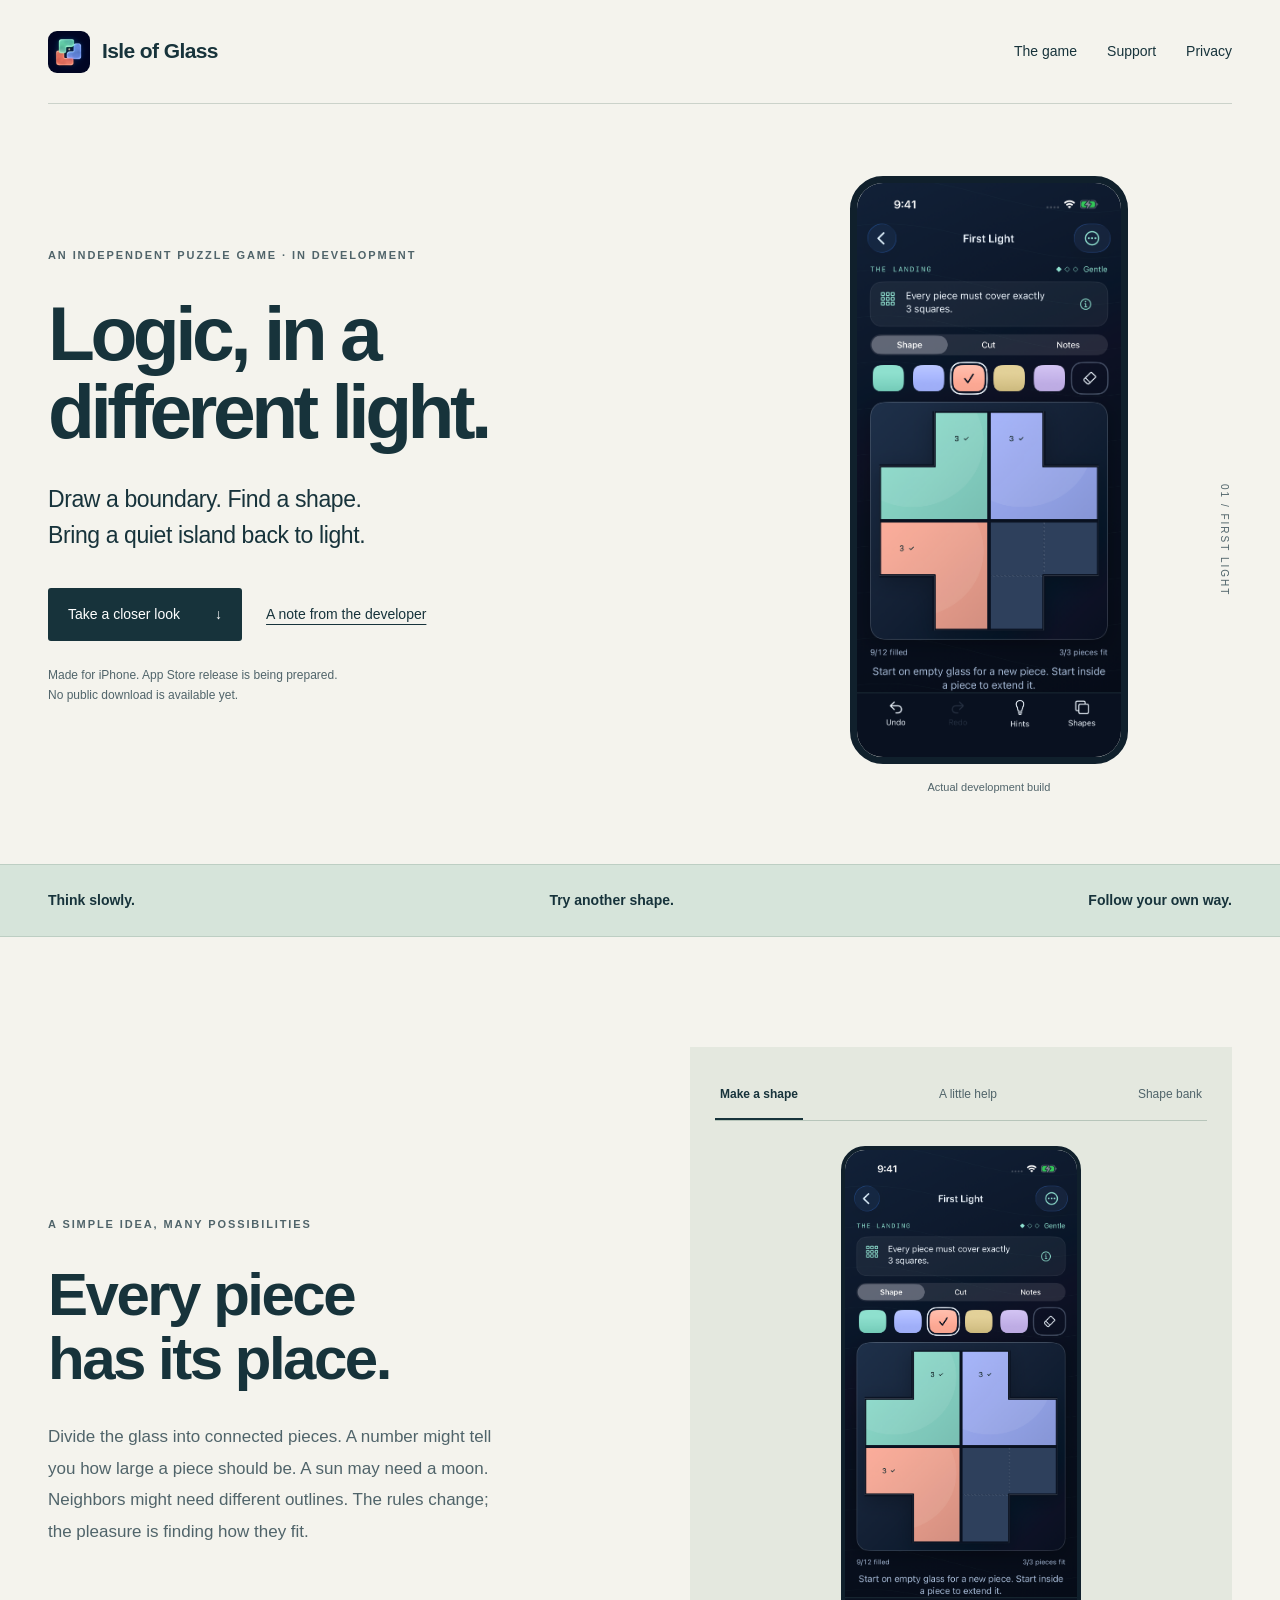
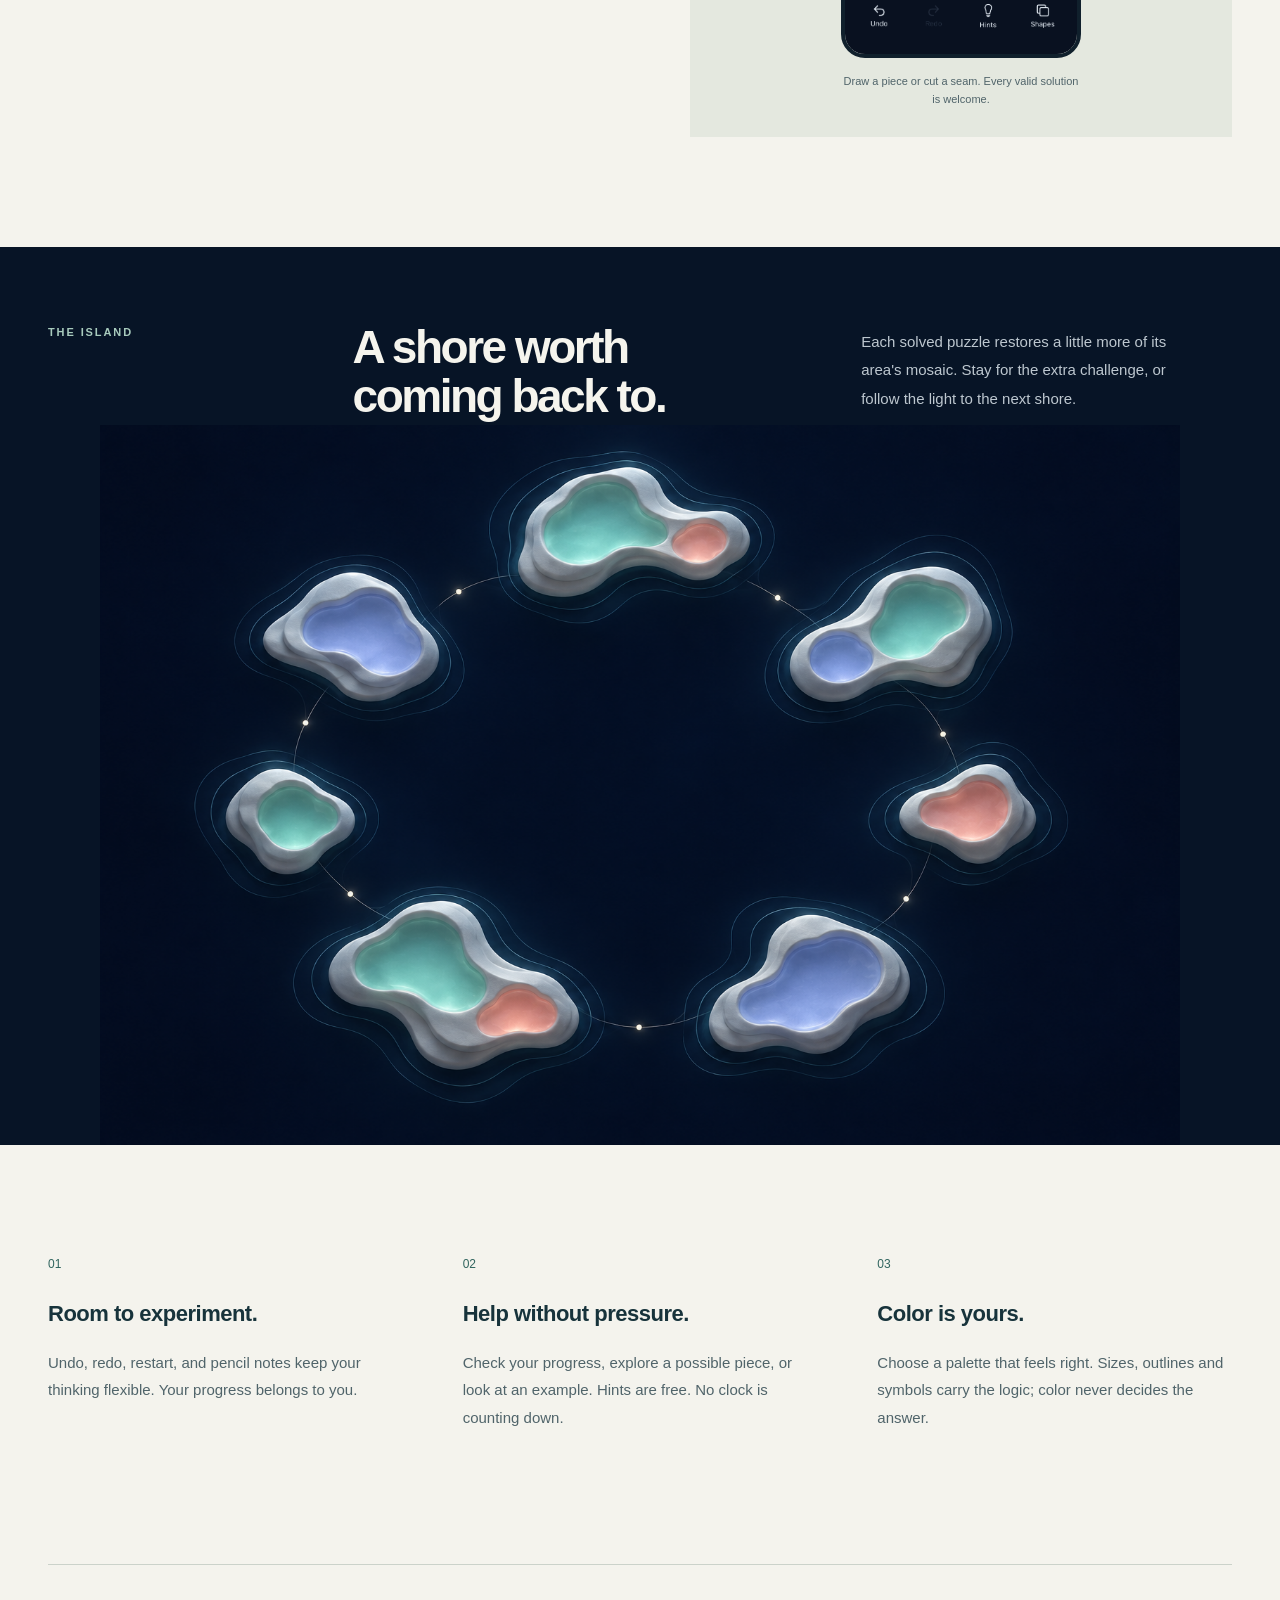
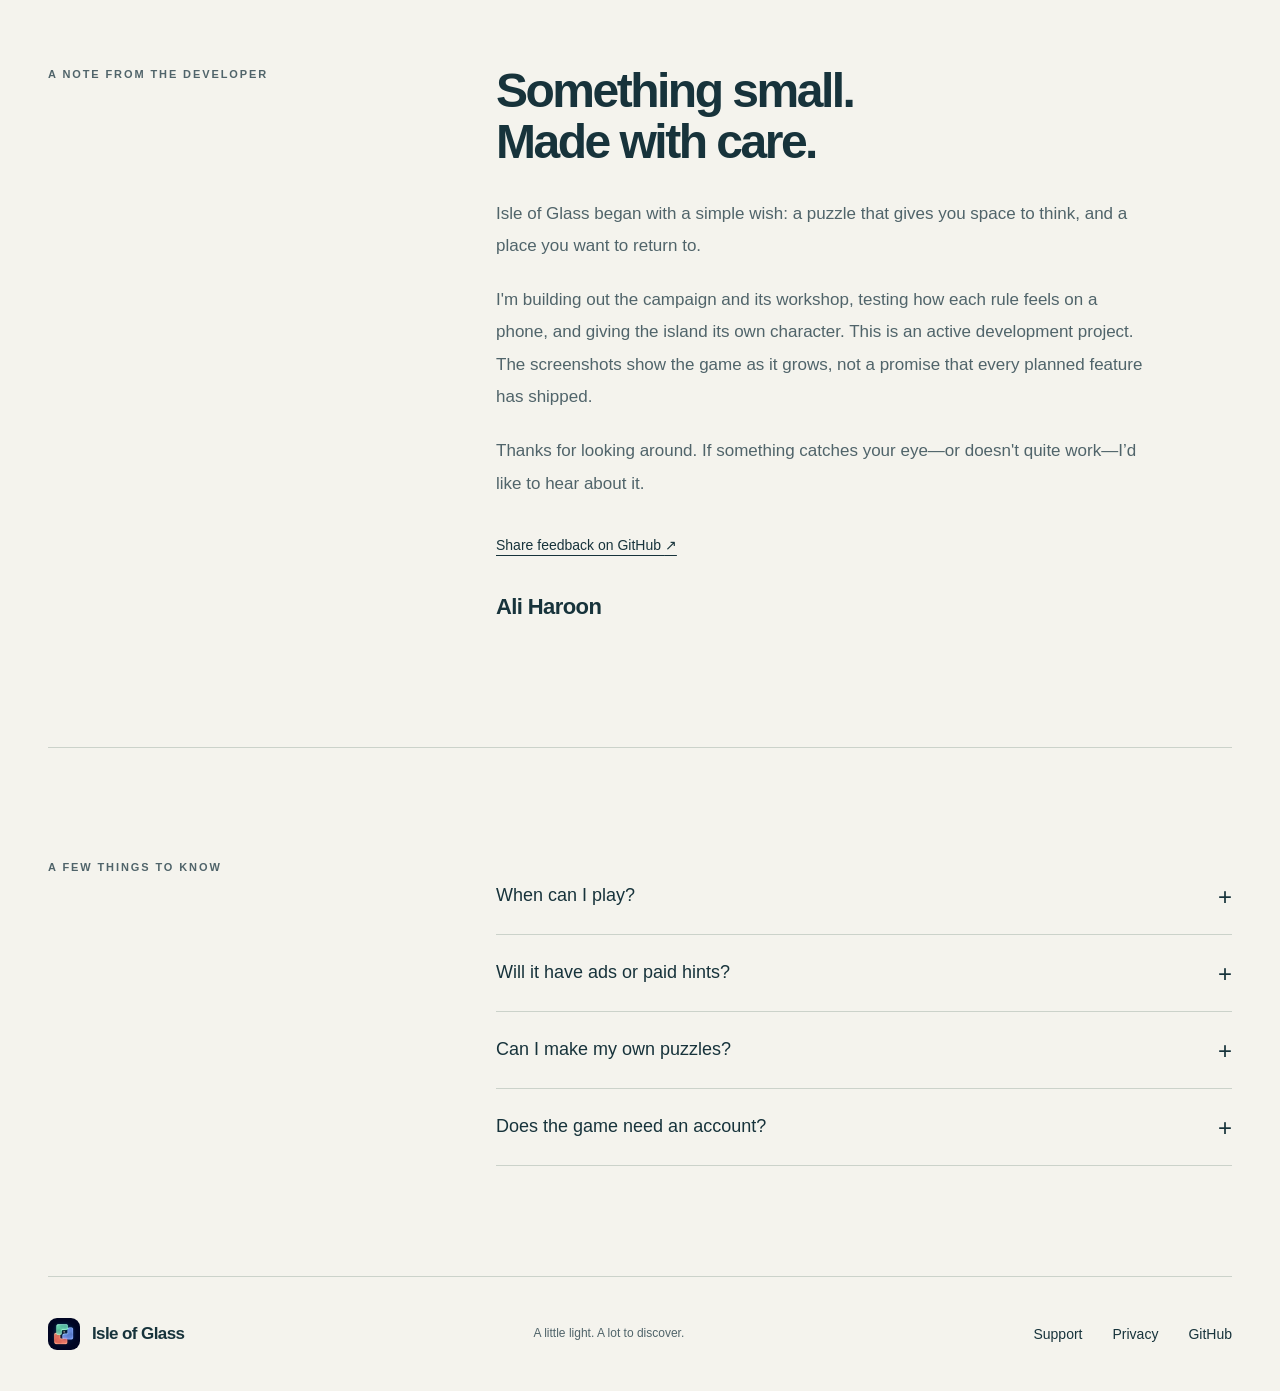
==== index.html @ 17bed98a "Publish initial Isle of Glass website" ====
<!doctype html>
<html lang="en">
  <head>
    <meta charset="utf-8" />
    <meta name="viewport" content="width=device-width,initial-scale=1" />
    <meta name="theme-color" content="#f4f3ed" />
    <title>Isle of Glass — A little light. A lot to discover.</title>
    <meta
      name="description"
      content="An independent sea-glass logic puzzle game for iPhone. Draw shapes, follow the clues, and restore a quiet island. In development."
    />
    <link rel="icon" href="assets/icon.png" />
    <link rel="stylesheet" href="style.css" />
    <script src="site.js" defer></script>
  </head>
  <body>
    <a class="skip" href="#main">Skip to content</a>
    <header class="site-header wrap">
      <a class="brand" href="./" aria-label="Isle of Glass home"
        ><img src="assets/icon.png" width="42" height="42" alt="" /><span
          >Isle of Glass</span
        ></a
      >
      <nav aria-label="Main navigation">
        <a href="#play">The game</a><a href="support.html">Support</a
        ><a href="privacy.html">Privacy</a>
      </nav>
    </header>
    <main id="main">
      <section class="hero wrap">
        <div class="hero-copy">
          <p class="eyebrow">An independent puzzle game · In development</p>
          <h1>Logic, in a<br />different light.</h1>
          <p class="intro">
            Draw a boundary. Find a shape.<br />Bring a quiet island back to
            light.
          </p>
          <div class="hero-actions">
            <a class="button" href="#play"
              >Take a closer look <span aria-hidden="true">↓</span></a
            ><a class="text-link" href="#news">A note from the developer</a>
          </div>
          <p class="availability">
            Made for iPhone. App Store release is being prepared.<br />No public
            download is available yet.
          </p>
        </div>
        <figure class="hero-phone">
          <img
            src="assets/play.png"
            width="1206"
            height="2622"
            alt="First Light puzzle: three sea-glass pieces fill a cross-shaped board, with three squares in each piece."
            fetchpriority="high"
          />
          <figcaption>Actual development build</figcaption>
        </figure>
        <span class="hero-index" aria-hidden="true">01 / FIRST LIGHT</span>
      </section>
      <section class="rule-line">
        <div class="wrap">
          <span>Think slowly.</span><span>Try another shape.</span
          ><span>Follow your own way.</span>
        </div>
      </section>
      <section id="play" class="play-section wrap section">
        <div class="section-intro">
          <p class="eyebrow">A simple idea, many possibilities</p>
          <h2>Every piece<br />has its place.</h2>
          <p>
            Divide the glass into connected pieces. A number might tell you how
            large a piece should be. A sun may need a moon. Neighbors might need
            different outlines. The rules change; the pleasure is finding how
            they fit.
          </p>
        </div>
        <div class="play-detail">
          <div class="gallery-controls" aria-label="Choose a game screenshot">
            <button
              type="button"
              class="selected"
              data-screen="play"
              aria-pressed="true"
            >
              Make a shape</button
            ><button type="button" data-screen="hints" aria-pressed="false">
              A little help</button
            ><button type="button" data-screen="shapes" aria-pressed="false">
              Shape bank
            </button>
          </div>
          <figure class="detail-phone">
            <img
              id="gallery-image"
              src="assets/play.png"
              width="1206"
              height="2622"
              alt="Draw connected pieces that follow the puzzle’s size rule."
              loading="lazy"
            />
            <figcaption id="gallery-caption" aria-live="polite">
              Draw a piece or cut a seam. Every valid solution is welcome.
            </figcaption>
          </figure>
        </div>
      </section>
      <section class="atlas-section">
        <div class="wrap atlas-heading">
          <p class="eyebrow">The island</p>
          <h2>A shore worth<br />coming back to.</h2>
          <p>
            Each solved puzzle restores a little more of its area's mosaic. Stay
            for the extra challenge, or follow the light to the next shore.
          </p>
        </div>
        <img
          src="assets/atlas.png"
          width="1536"
          height="1024"
          alt="Seven sculpted sea-glass islands connected by a fine path of light over a dark ocean."
          loading="lazy"
        />
      </section>
      <section class="section wrap principles">
        <div>
          <span class="small-number">01</span>
          <h3>Room to experiment.</h3>
          <p>
            Undo, redo, restart, and pencil notes keep your thinking flexible.
            Your progress belongs to you.
          </p>
        </div>
        <div>
          <span class="small-number">02</span>
          <h3>Help without pressure.</h3>
          <p>
            Check your progress, explore a possible piece, or look at an
            example. Hints are free. No clock is counting down.
          </p>
        </div>
        <div>
          <span class="small-number">03</span>
          <h3>Color is yours.</h3>
          <p>
            Choose a palette that feels right. Sizes, outlines and symbols carry
            the logic; color never decides the answer.
          </p>
        </div>
      </section>
      <section id="news" class="note-section wrap">
        <p class="eyebrow">A note from the developer</p>
        <div>
          <h2>Something small.<br />Made with care.</h2>
          <p>
            Isle of Glass began with a simple wish: a puzzle that gives you
            space to think, and a place you want to return to.
          </p>
          <p>
            I'm building out the campaign and its workshop, testing how each
            rule feels on a phone, and giving the island its own character. This
            is an active development project. The screenshots show the game as
            it grows, not a promise that every planned feature has shipped.
          </p>
          <p>
            Thanks for looking around. If something catches your eye—or doesn't
            quite work—I’d like to hear about it.
          </p>
          <a
            class="text-link"
            href="https://github.com/Ali-Haroon3/isle-of-glass/issues"
            >Share feedback on GitHub <span aria-hidden="true">↗</span></a
          >
          <p class="signature">Ali Haroon</p>
        </div>
      </section>
      <section class="section wrap questions">
        <p class="eyebrow">A few things to know</p>
        <div>
          <details>
            <summary>When can I play?</summary>
            <p>
              Isle of Glass is in development for iPhone. There is no announced
              release date or public download yet. App Store review has not been
              completed.
            </p>
          </details>
          <details>
            <summary>Will it have ads or paid hints?</summary>
            <p>
              The current build has no ads, subscription or paid hints. The
              planned first release is free. Future changes will be described
              clearly before release.
            </p>
          </details>
          <details>
            <summary>Can I make my own puzzles?</summary>
            <p>
              The current local Workshop lets you create a puzzle and exchange
              structured puzzle files. A hosted community is being developed; it
              is not publicly available yet.
            </p>
          </details>
          <details>
            <summary>Does the game need an account?</summary>
            <p>
              The current campaign works offline without an account. Online
              community features, when available, will have their own clear
              privacy and account controls.
            </p>
          </details>
        </div>
      </section>
    </main>
    <footer class="site-footer wrap">
      <a class="brand" href="./"
        ><img src="assets/icon.png" width="32" height="32" alt="" /><span
          >Isle of Glass</span
        ></a
      >
      <p>A little light. A lot to discover.</p>
      <nav aria-label="Footer">
        <a href="support.html">Support</a><a href="privacy.html">Privacy</a
        ><a href="https://github.com/Ali-Haroon3/isle-of-glass">GitHub</a>
      </nav>
    </footer>
  </body>
</html>
---- style.css ----
@charset "UTF-8";
:root {
  --paper: #f4f3ed;
  --ink: #17333b;
  --muted: #50646a;
  --line: #cbd2ca;
  --sea: #d6e4da;
  --teal: #30645e;
  --night: #071426;
  --white: #fff;
  --radius: 6px;
}
* {
  box-sizing: border-box;
}
html {
  scroll-behavior: smooth;
  scroll-padding-top: 30px;
}
body {
  margin: 0;
  background: var(--paper);
  color: var(--ink);
  font-family:
    ui-rounded,
    "SF Pro Rounded",
    -apple-system,
    BlinkMacSystemFont,
    "Segoe UI",
    sans-serif;
  font-size: 17px;
  line-height: 1.65;
  -webkit-font-smoothing: antialiased;
}
a {
  color: inherit;
  text-underline-offset: 5px;
}
button,
a,
summary {
  -webkit-tap-highlight-color: transparent;
}
a:focus-visible,
button:focus-visible,
summary:focus-visible {
  outline: 3px solid #b24e37;
  outline-offset: 6px;
}
button {
  font: inherit;
}
img {
  display: block;
  max-width: 100%;
  height: auto;
}
.wrap {
  width: min(1240px, calc(100% - 96px));
  margin-inline: auto;
}
.skip {
  position: absolute;
  left: 18px;
  top: -90px;
  z-index: 30;
  background: var(--ink);
  color: white;
  padding: 14px 20px;
}
.skip:focus {
  top: 12px;
}
.site-header {
  min-height: 104px;
  display: flex;
  align-items: center;
  justify-content: space-between;
  border-bottom: 1px solid var(--line);
}
.brand {
  display: inline-flex;
  align-items: center;
  gap: 12px;
  text-decoration: none;
  font-weight: 700;
  letter-spacing: -0.6px;
  font-size: 21px;
}
.brand img {
  border-radius: 9px;
}
.site-header nav,
.site-footer nav {
  display: flex;
  gap: 30px;
  align-items: center;
}
.site-header nav a,
.site-footer nav a {
  text-decoration: none;
  font-size: 14px;
  min-height: 44px;
  display: flex;
  align-items: center;
}
.site-header nav a:hover,
.site-footer nav a:hover {
  text-decoration: underline;
}
.hero {
  position: relative;
  display: grid;
  grid-template-columns: 1.15fr 0.85fr;
  gap: 40px;
  align-items: center;
  padding-block: 70px 65px;
  min-height: 760px;
}
.eyebrow {
  text-transform: uppercase;
  font-size: 11px;
  letter-spacing: 1.9px;
  font-weight: 700;
  color: var(--muted);
  margin: 0 0 30px;
}
.hero h1 {
  font-size: clamp(56px, 6vw, 88px);
  line-height: 1.02;
  letter-spacing: -4.5px;
  font-weight: 550;
  margin: 0 0 32px;
}
.intro {
  font-size: 23px;
  line-height: 1.55;
  letter-spacing: -0.4px;
}
.hero-actions {
  display: flex;
  align-items: center;
  gap: 24px;
  flex-wrap: wrap;
  margin-block: 34px 24px;
}
.button {
  display: inline-flex;
  gap: 35px;
  align-items: center;
  justify-content: space-between;
  padding: 15px 20px;
  min-height: 50px;
  background: var(--ink);
  color: white;
  text-decoration: none;
  border-radius: 3px;
  font-size: 14px;
}
.button:hover {
  background: #2e554f;
}
.text-link {
  font-size: 14px;
  display: inline-block;
  padding-block: 12px;
}
.availability {
  font-size: 12px;
  line-height: 1.7;
  color: var(--muted);
}
figure {
  margin: 0;
}
.hero-phone {
  width: 278px;
  justify-self: center;
  position: relative;
}
.hero-phone img,
.detail-phone img {
  border: 7px solid #10202c;
  border-radius: 33px;
  background: var(--night);
}
figcaption {
  font-size: 11px;
  line-height: 1.6;
  text-align: center;
  color: var(--muted);
  margin-top: 15px;
}
.hero-index {
  position: absolute;
  right: 0;
  top: 50%;
  writing-mode: vertical-rl;
  font-size: 10px;
  letter-spacing: 2px;
  color: var(--muted);
}
.rule-line {
  background: var(--sea);
  border-block: 1px solid #bdcec3;
}
.rule-line .wrap {
  display: flex;
  justify-content: space-between;
  padding-block: 24px;
  font-size: 14px;
  font-weight: 550;
}
.section {
  padding-block: 110px;
}
.play-section {
  display: grid;
  grid-template-columns: 1fr 1fr;
  gap: 100px;
  align-items: center;
}
.section-intro {
  max-width: 450px;
}
h2 {
  font-size: clamp(38px, 4.7vw, 60px);
  line-height: 1.07;
  font-weight: 550;
  letter-spacing: -2.5px;
  margin: 0 0 30px;
}
p {
  margin: 0 0 22px;
}
.section-intro > p:last-child {
  color: var(--muted);
  line-height: 1.85;
}
.play-detail {
  background: #e4e8df;
  padding: 25px 25px 28px;
}
.gallery-controls {
  display: flex;
  gap: 0;
  justify-content: space-between;
  border-bottom: 1px solid #b7c5ba;
  margin-bottom: 25px;
}
.gallery-controls button {
  background: none;
  color: var(--muted);
  border: 0;
  border-bottom: 2px solid transparent;
  padding: 12px 5px;
  min-height: 48px;
  font-size: 12px;
  cursor: pointer;
}
.gallery-controls button.selected {
  color: var(--ink);
  border-color: var(--ink);
  font-weight: 700;
}
.detail-phone {
  max-width: 240px;
  margin: auto;
}
.detail-phone img {
  border-width: 4px;
  border-radius: 24px;
}
.atlas-section {
  position: relative;
  background: var(--night);
  color: #f5f4ed;
  overflow: hidden;
  padding-top: 76px;
}
.atlas-heading {
  display: grid;
  grid-template-columns: 0.7fr 1.25fr 1fr;
  align-items: start;
  gap: 45px;
  position: relative;
  z-index: 1;
}
.atlas-heading .eyebrow {
  color: #a8cbbd;
}
.atlas-heading h2 {
  font-size: 46px;
  margin-bottom: 10px;
}
.atlas-heading > p:last-child {
  font-size: 15px;
  line-height: 1.9;
  color: #bdc7cf;
  max-width: 330px;
  padding-top: 5px;
}
.atlas-section > img {
  width: min(1080px, 100%);
  margin: -10px auto 0;
  mix-blend-mode: normal;
}
.principles {
  display: grid;
  grid-template-columns: repeat(3, 1fr);
  gap: 60px;
  border-bottom: 1px solid var(--line);
}
.small-number {
  font-size: 12px;
  color: var(--teal);
  display: block;
  padding-bottom: 25px;
}
h3 {
  font-size: 22px;
  line-height: 1.3;
  letter-spacing: -0.5px;
  font-weight: 600;
  margin: 0 0 20px;
}
.principles p {
  font-size: 15px;
  line-height: 1.85;
  color: var(--muted);
}
.note-section {
  display: grid;
  grid-template-columns: 1fr 2fr;
  gap: 80px;
  padding-block: 100px;
  border-bottom: 1px solid var(--line);
}
.note-section > div {
  max-width: 650px;
}
.note-section h2 {
  font-size: 48px;
}
.note-section > div > p:not(.signature) {
  font-size: 17px;
  line-height: 1.9;
  color: var(--muted);
}
.signature {
  font-size: 22px;
  font-weight: 600;
  letter-spacing: -0.6px;
  margin-top: 20px;
}
.questions {
  display: grid;
  grid-template-columns: 1fr 2fr;
  gap: 80px;
}
.questions details {
  border-bottom: 1px solid var(--line);
}
.questions summary {
  cursor: pointer;
  min-height: 76px;
  display: flex;
  align-items: center;
  justify-content: space-between;
  gap: 20px;
  font-size: 18px;
  list-style: none;
}
.questions summary::-webkit-details-marker {
  display: none;
}
.questions summary:after {
  content: "+";
  font-size: 24px;
  font-weight: 300;
}
.questions details[open] summary:after {
  content: "−";
}
.questions details p {
  max-width: 620px;
  color: var(--muted);
  font-size: 15px;
  padding-bottom: 18px;
  line-height: 1.8;
}
.site-footer {
  display: flex;
  align-items: center;
  justify-content: space-between;
  gap: 25px;
  padding-block: 35px;
  border-top: 1px solid var(--line);
}
.site-footer .brand {
  font-size: 17px;
}
.site-footer > p {
  font-size: 12px;
  color: var(--muted);
  margin: 0;
}
.legal {
  max-width: 760px;
  margin: 75px auto 110px;
}
.legal h1 {
  font-size: 58px;
  line-height: 1.08;
  letter-spacing: -2.5px;
  font-weight: 550;
  margin: 0 0 24px;
}
.legal .lead {
  font-size: 21px;
  color: var(--muted);
}
.legal h2 {
  font-size: 27px;
  letter-spacing: -0.7px;
  margin-top: 48px;
  margin-bottom: 15px;
}
.legal p,
.legal li {
  font-size: 16px;
  line-height: 1.9;
}
.legal ul {
  padding-left: 24px;
}
.notice {
  border-left: 3px solid var(--teal);
  padding: 16px 22px;
  background: var(--sea);
  margin-block: 30px;
}
.notice p {
  margin: 0;
}
.legal .eyebrow {
  margin-bottom: 20px;
}
.legal .button {
  font-size: 14px;
}
.contact-actions {
  display: flex;
  flex-wrap: wrap;
  gap: 16px;
  align-items: center;
}
@media (max-width: 1000px) {
  .wrap {
    width: calc(100% - 60px);
  }
  .hero {
    min-height: auto;
    padding-block: 65px;
  }
  .hero h1 {
    font-size: 66px;
    letter-spacing: -3px;
  }
  .hero-phone {
    width: 245px;
  }
  .hero-index {
    display: none;
  }
  .play-section {
    gap: 50px;
  }
  .atlas-heading {
    grid-template-columns: 1fr 1fr;
  }
  .atlas-heading .eyebrow {
    grid-column: 1/-1;
    margin-bottom: 0;
  }
  .principles {
    gap: 30px;
  }
  .site-footer > p {
    display: none;
  }
  .legal {
    width: calc(100% - 60px);
  }
}
@media (max-width: 680px) {
  .wrap {
    width: calc(100% - 40px);
  }
  .site-header {
    min-height: 86px;
    align-items: center;
    gap: 16px;
  }
  .brand {
    font-size: 17px;
    gap: 8px;
  }
  .brand img {
    width: 33px;
    height: 33px;
  }
  .site-header nav {
    gap: 16px;
  }
  .site-header nav a {
    font-size: 12px;
  }
  .site-header nav a[href="#play"] {
    display: none;
  }
  .hero {
    grid-template-columns: 1fr;
    gap: 36px;
    padding-top: 48px;
    padding-bottom: 45px;
  }
  .hero .eyebrow {
    font-size: 9px;
    letter-spacing: 1.25px;
    margin-bottom: 24px;
  }
  .hero h1 {
    font-size: 59px;
    letter-spacing: -3px;
  }
  .intro {
    font-size: 20px;
  }
  .hero-actions {
    gap: 12px;
    margin-block: 24px 14px;
  }
  .hero-actions .text-link {
    font-size: 12px;
  }
  .button {
    font-size: 13px;
    padding: 14px 17px;
    gap: 20px;
  }
  .hero-phone {
    width: 260px;
  }
  .hero-phone img {
    border-width: 5px;
    border-radius: 28px;
  }
  .hero-copy {
    max-width: 540px;
  }
  .rule-line .wrap {
    gap: 15px;
    padding-block: 20px;
    flex-wrap: wrap;
    justify-content: center;
    font-size: 11px;
  }
  .section {
    padding-block: 64px;
  }
  .play-section {
    grid-template-columns: 1fr;
    gap: 25px;
  }
  .section-intro {
    max-width: 100%;
  }
  h2 {
    font-size: 44px;
    letter-spacing: -2px;
  }
  .section-intro p {
    font-size: 16px;
  }
  .play-detail {
    padding: 18px 25px 24px;
  }
  .detail-phone {
    max-width: 245px;
  }
  .atlas-section {
    padding-top: 55px;
  }
  .atlas-heading {
    grid-template-columns: 1fr;
    gap: 20px;
  }
  .atlas-heading h2 {
    font-size: 42px;
    margin: 0;
  }
  .atlas-heading .eyebrow {
    margin: 0;
  }
  .atlas-heading > p:last-child {
    max-width: 100%;
    font-size: 15px;
  }
  .atlas-section > img {
    width: 140%;
    max-width: none;
    margin-left: -20%;
  }
  .principles {
    grid-template-columns: 1fr;
    gap: 22px;
  }
  .principles > div {
    border-bottom: 1px solid var(--line);
    padding-bottom: 10px;
  }
  .principles > div:last-child {
    border: 0;
  }
  .small-number {
    padding-bottom: 12px;
  }
  .principles h3 {
    margin-bottom: 12px;
  }
  .note-section,
  .questions {
    grid-template-columns: 1fr;
    gap: 12px;
    padding-block: 64px;
  }
  .note-section h2 {
    font-size: 42px;
  }
  .note-section .eyebrow,
  .questions .eyebrow {
    margin-bottom: 20px;
  }
  .note-section > div > p:not(.signature) {
    font-size: 16px;
  }
  .questions summary {
    font-size: 16px;
    min-height: 78px;
  }
  .site-footer {
    flex-direction: column;
    align-items: flex-start;
    gap: 18px;
    padding-block: 28px;
  }
  .site-footer nav {
    gap: 25px;
  }
  .legal {
    width: calc(100% - 40px);
    margin-block: 50px 70px;
  }
  .legal h1 {
    font-size: 43px;
  }
  .legal .lead {
    font-size: 18px;
  }
}
@media (prefers-reduced-motion: reduce) {
  html {
    scroll-behavior: auto;
  }
  *,
  *:before,
  *:after {
    animation: none !important;
    transition: none !important;
  }
}
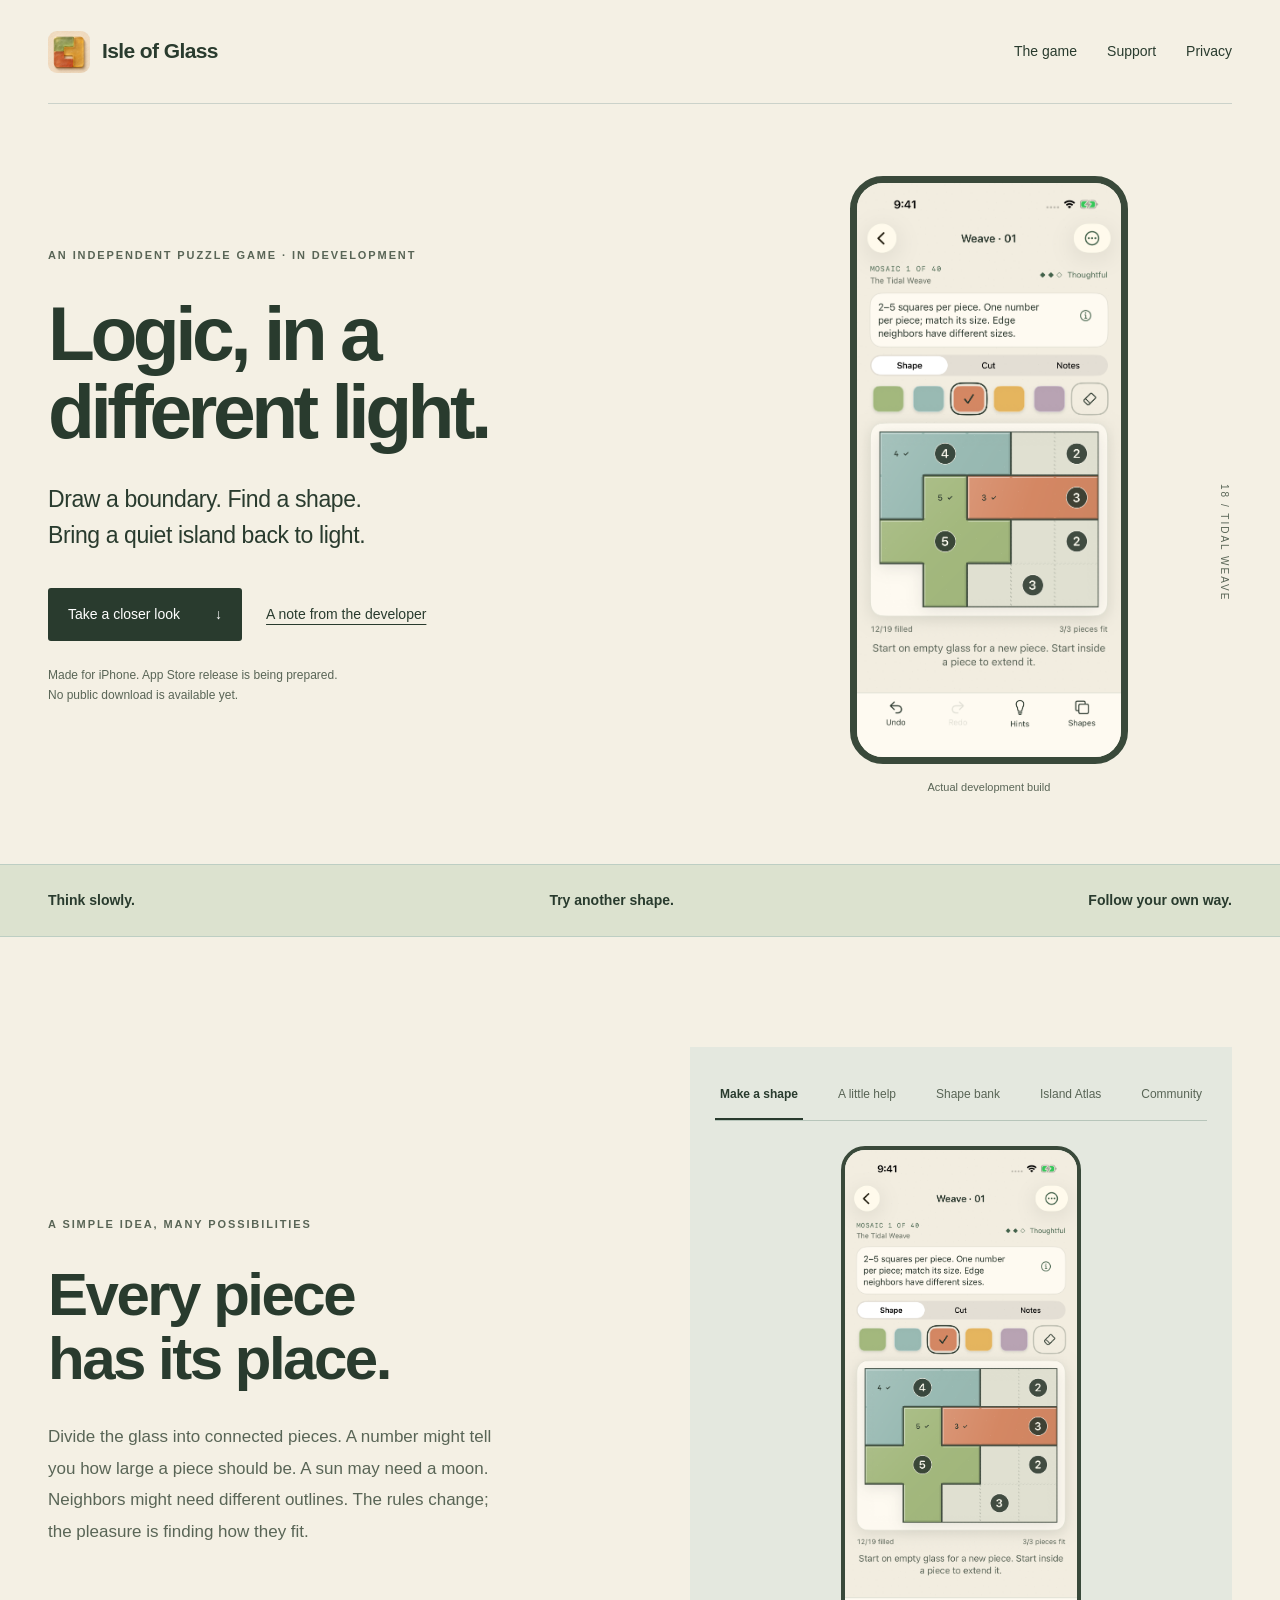
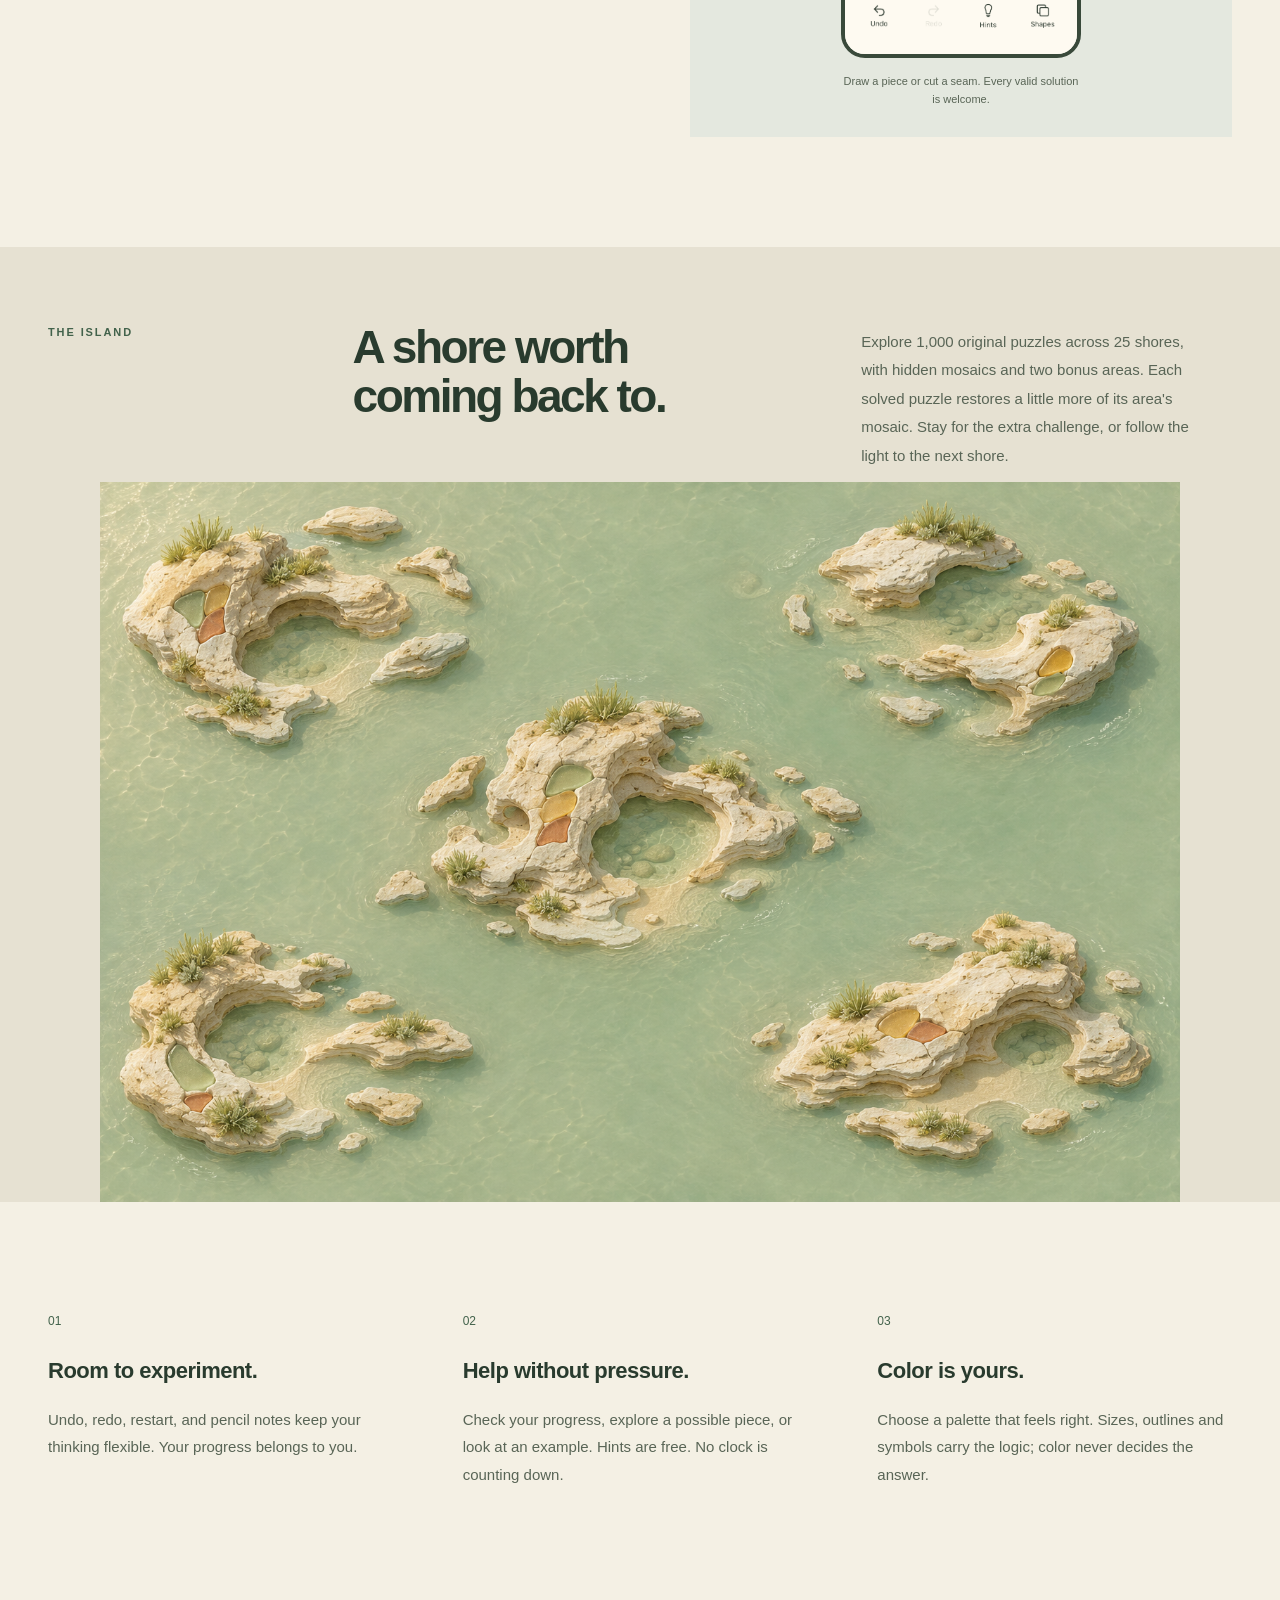
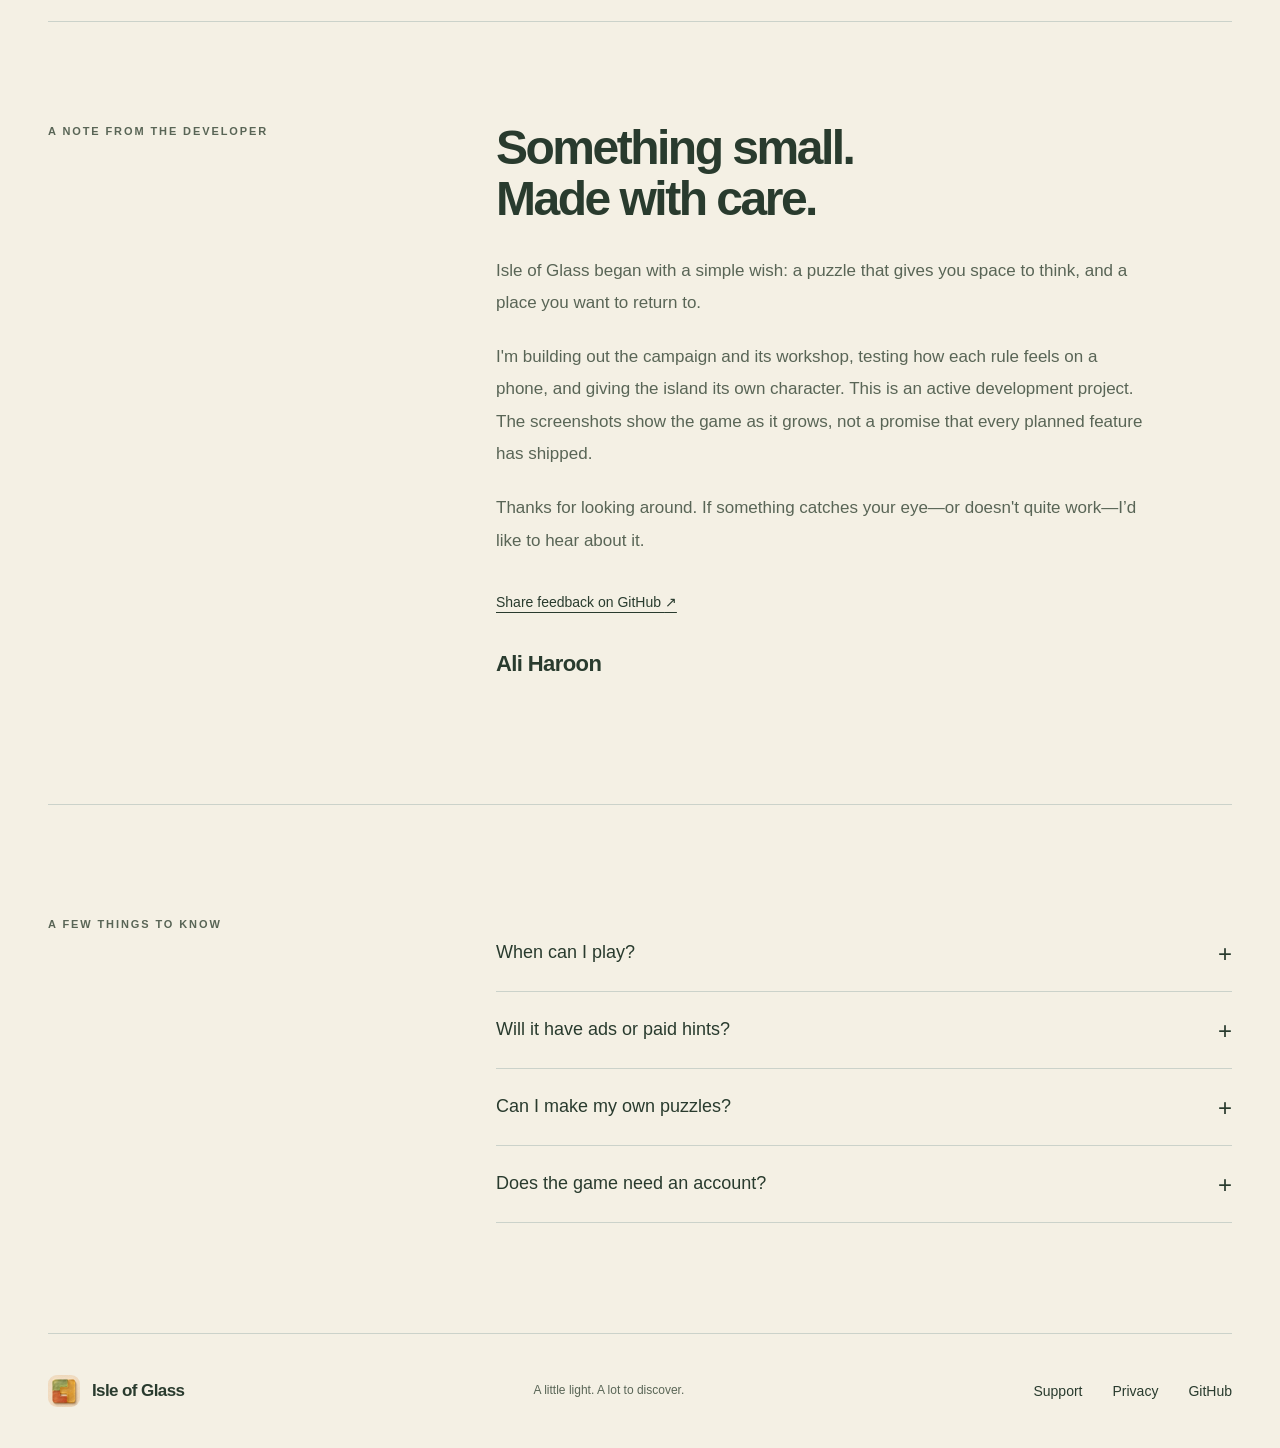
==== commit ed788ed4: "Publish sunlit design and expanded campaign previews" ====
--- a/index.html
+++ b/index.html
@@ -50,12 +50,12 @@
             src="assets/play.png"
             width="1206"
             height="2622"
-            alt="First Light puzzle: three sea-glass pieces fill a cross-shaped board, with three squares in each piece."
+            alt="Later-game Weave puzzle: numbered sea-glass pieces with different-sized neighbors, undo, hints, and a shape bank."
             fetchpriority="high"
           />
           <figcaption>Actual development build</figcaption>
         </figure>
-        <span class="hero-index" aria-hidden="true">01 / FIRST LIGHT</span>
+        <span class="hero-index" aria-hidden="true">18 / TIDAL WEAVE</span>
       </section>
       <section class="rule-line">
         <div class="wrap">
@@ -87,7 +87,7 @@
               A little help</button
             ><button type="button" data-screen="shapes" aria-pressed="false">
               Shape bank
-            </button>
+            </button><button type="button" data-screen="progress" aria-pressed="false">Island Atlas</button><button type="button" data-screen="community" aria-pressed="false">Community</button>
           </div>
           <figure class="detail-phone">
             <img
@@ -109,7 +109,8 @@
           <p class="eyebrow">The island</p>
           <h2>A shore worth<br />coming back to.</h2>
           <p>
-            Each solved puzzle restores a little more of its area's mosaic. Stay
+            Explore 1,000 original puzzles across 25 shores, with hidden mosaics and
+            two bonus areas. Each solved puzzle restores a little more of its area's mosaic. Stay
             for the extra challenge, or follow the light to the next shore.
           </p>
         </div>
@@ -117,7 +118,7 @@
           src="assets/atlas.png"
           width="1536"
           height="1024"
-          alt="Seven sculpted sea-glass islands connected by a fine path of light over a dark ocean."
+          alt="Sunlit limestone islands with muted sea-glass inlays and shallow celadon tide pools."
           loading="lazy"
         />
       </section>
@@ -196,16 +197,16 @@
             <summary>Can I make my own puzzles?</summary>
             <p>
               The current local Workshop lets you create a puzzle and exchange
-              structured puzzle files. A hosted community is being developed; it
-              is not publicly available yet.
+              structured puzzle files. Optional community sharing lets you submit
+              designs for review, download approved mosaics, and report or block creators.
             </p>
           </details>
           <details>
             <summary>Does the game need an account?</summary>
             <p>
-              The current campaign works offline without an account. Online
-              community features, when available, will have their own clear
-              privacy and account controls.
+              The campaign works offline without an account. Publishing uses an optional generated community profile. Creator blocking works
+              locally and also syncs when you use a profile. You can delete that profile
+              and its submissions from the app. Private support has separate deletion controls.
             </p>
           </details>
         </div>
--- a/style.css
+++ b/style.css
@@ -1,12 +1,12 @@
 @charset "UTF-8";
 :root {
-  --paper: #f4f3ed;
-  --ink: #17333b;
-  --muted: #50646a;
+  --paper: #f4f0e4;
+  --ink: #293b2e;
+  --muted: #596556;
   --line: #cbd2ca;
-  --sea: #d6e4da;
-  --teal: #30645e;
-  --night: #071426;
+  --sea: #dce2cf;
+  --teal: #42624b;
+  --stone: #e6e1d2;
   --white: #fff;
   --radius: 6px;
 }
@@ -180,9 +180,9 @@
 }
 .hero-phone img,
 .detail-phone img {
-  border: 7px solid #10202c;
+  border: 7px solid #39493a;
   border-radius: 33px;
-  background: var(--night);
+  background: var(--stone);
 }
 figcaption {
   font-size: 11px;
@@ -243,7 +243,8 @@
 }
 .gallery-controls {
   display: flex;
-  gap: 0;
+  gap: 0 10px;
+  flex-wrap: wrap;
   justify-content: space-between;
   border-bottom: 1px solid #b7c5ba;
   margin-bottom: 25px;
@@ -273,8 +274,8 @@
 }
 .atlas-section {
   position: relative;
-  background: var(--night);
-  color: #f5f4ed;
+  background: var(--stone);
+  color: var(--ink);
   overflow: hidden;
   padding-top: 76px;
 }
@@ -287,7 +288,7 @@
   z-index: 1;
 }
 .atlas-heading .eyebrow {
-  color: #a8cbbd;
+  color: var(--teal);
 }
 .atlas-heading h2 {
   font-size: 46px;
@@ -296,7 +297,7 @@
 .atlas-heading > p:last-child {
   font-size: 15px;
   line-height: 1.9;
-  color: #bdc7cf;
+  color: var(--muted);
   max-width: 330px;
   padding-top: 5px;
 }
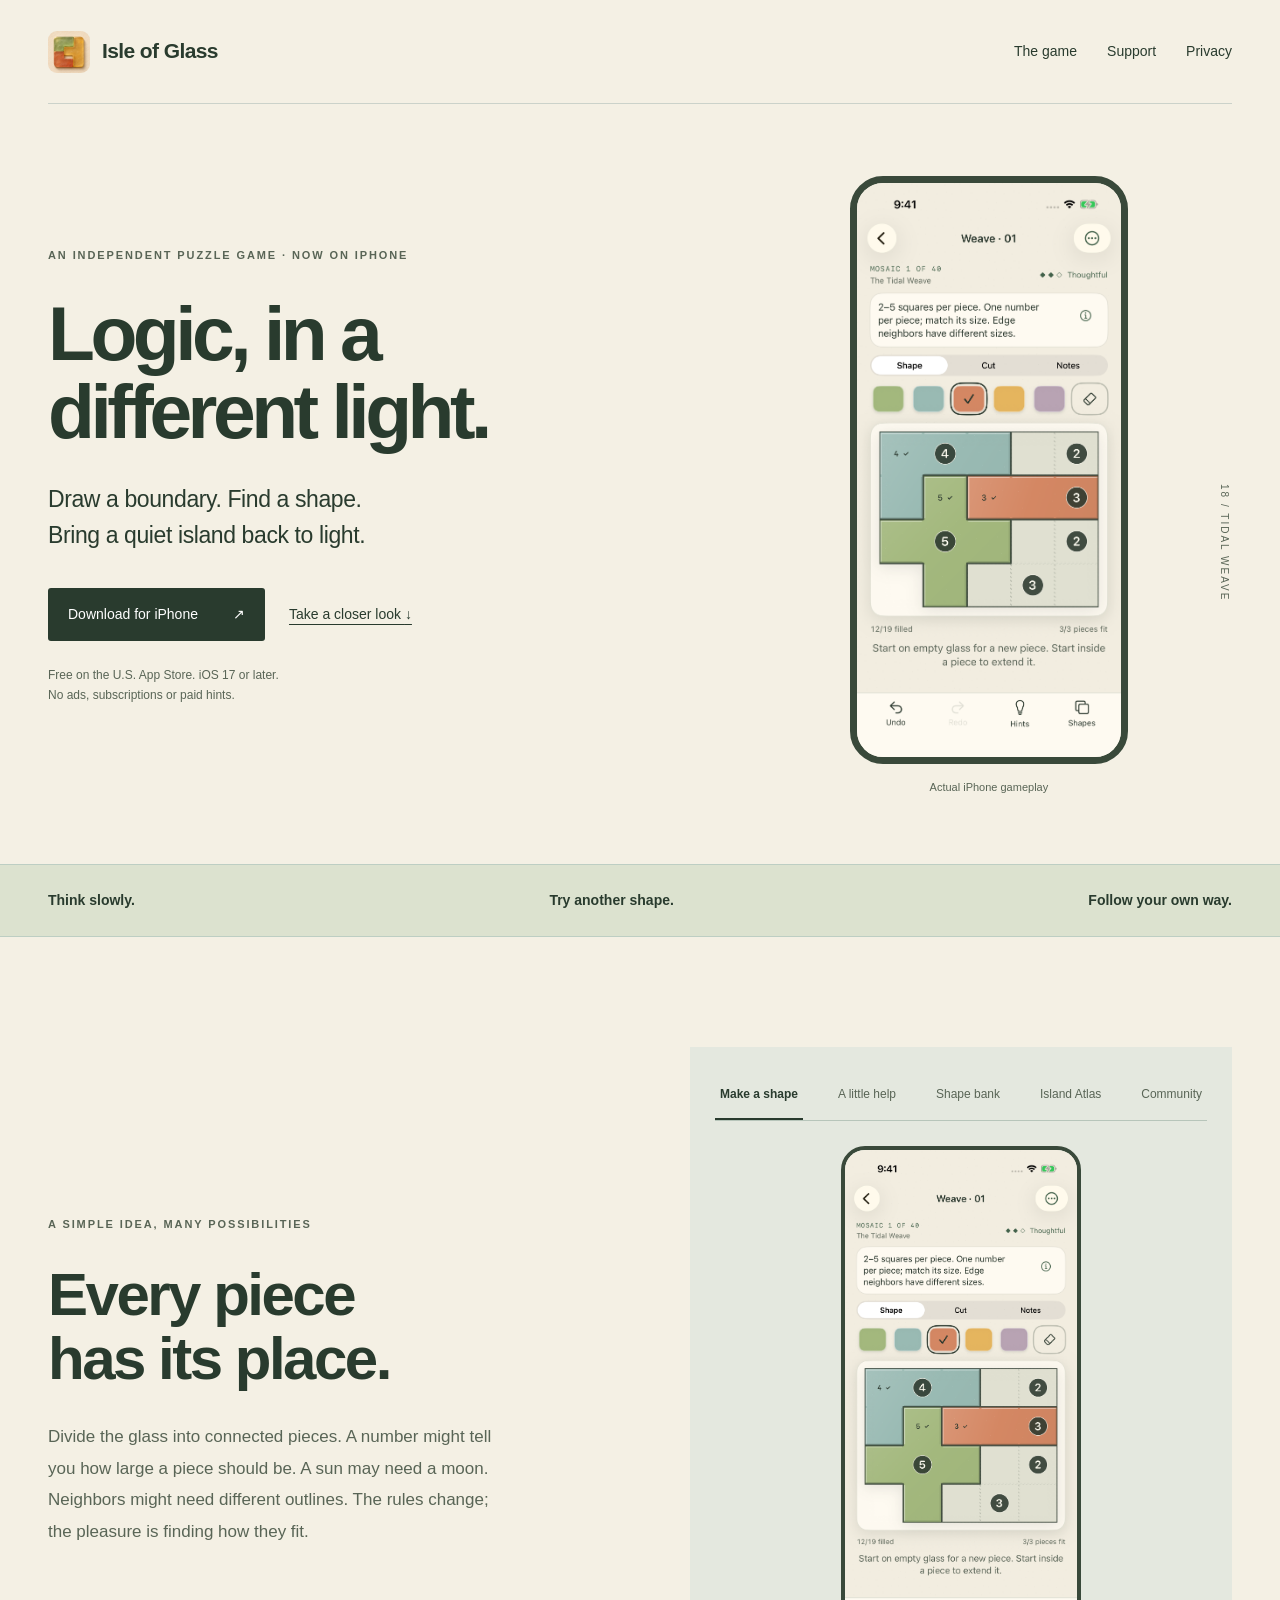
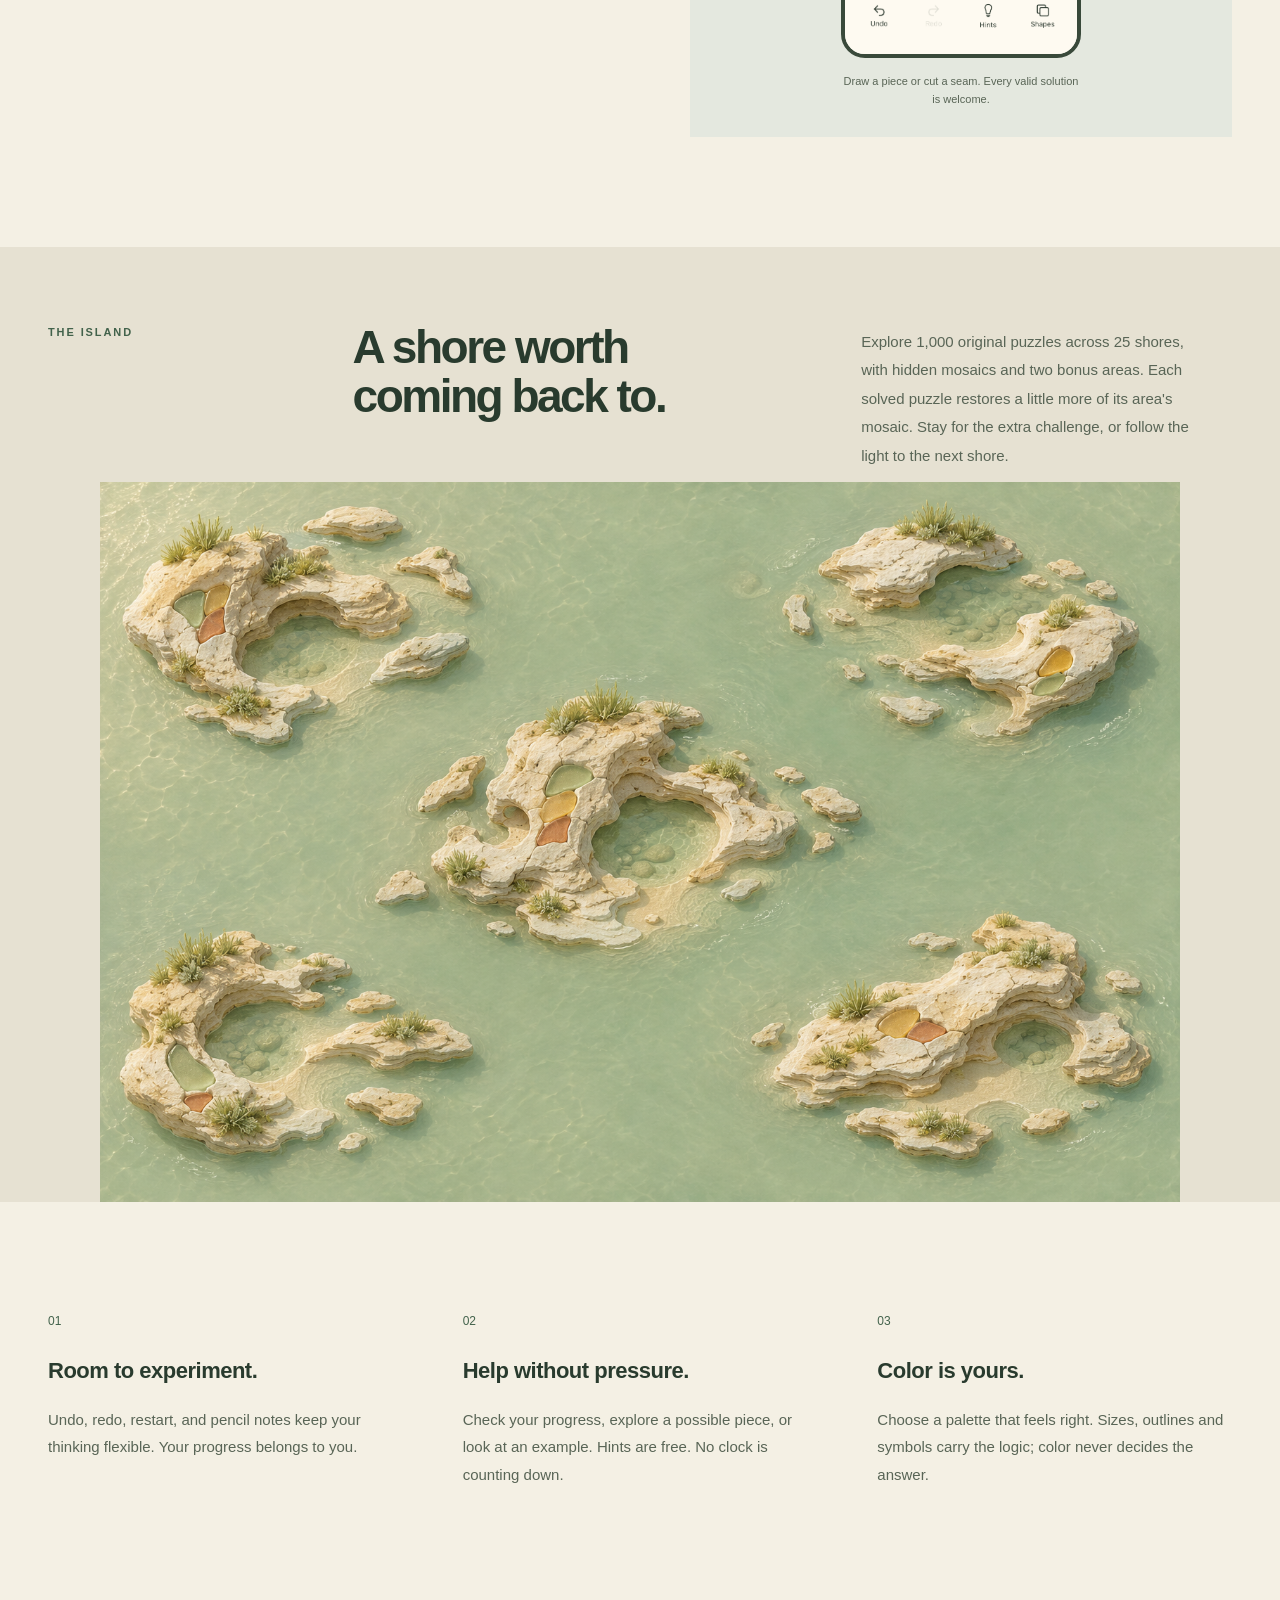
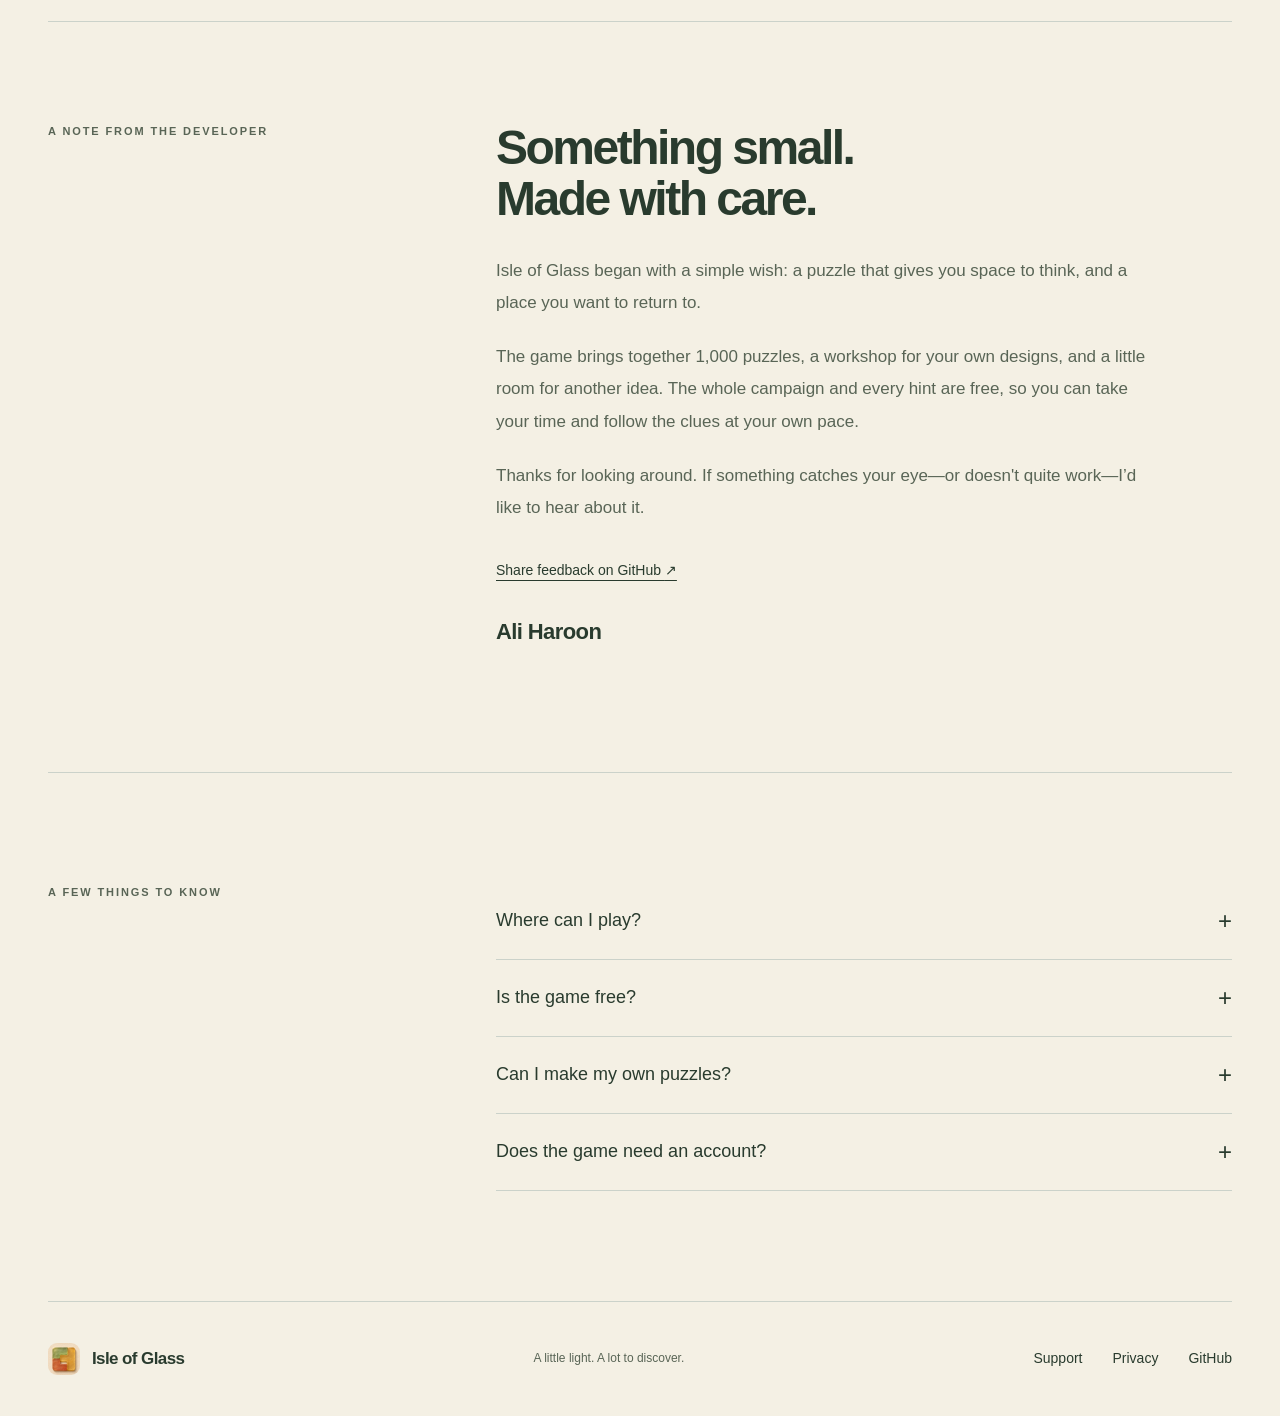
==== commit b63fc27d: "Publish App Store launch copy and download links" ====
--- a/index.html
+++ b/index.html
@@ -7,7 +7,7 @@
     <title>Isle of Glass — A little light. A lot to discover.</title>
     <meta
       name="description"
-      content="An independent sea-glass logic puzzle game for iPhone. Draw shapes, follow the clues, and restore a quiet island. In development."
+      content="A free sea-glass logic puzzle game for iPhone. Explore 1,000 original puzzles across 25 shores. No ads, subscriptions or paid hints. Available in the United States."
     />
     <link rel="icon" href="assets/icon.png" />
     <link rel="stylesheet" href="style.css" />
@@ -29,20 +29,20 @@
     <main id="main">
       <section class="hero wrap">
         <div class="hero-copy">
-          <p class="eyebrow">An independent puzzle game · In development</p>
+          <p class="eyebrow">An independent puzzle game · Now on iPhone</p>
           <h1>Logic, in a<br />different light.</h1>
           <p class="intro">
             Draw a boundary. Find a shape.<br />Bring a quiet island back to
             light.
           </p>
           <div class="hero-actions">
-            <a class="button" href="#play"
-              >Take a closer look <span aria-hidden="true">↓</span></a
-            ><a class="text-link" href="#news">A note from the developer</a>
+            <a class="button" href="https://apps.apple.com/us/app/isle-of-glass/id6831862801"
+              >Download for iPhone <span aria-hidden="true">↗</span></a
+            ><a class="text-link" href="#play">Take a closer look <span aria-hidden="true">↓</span></a>
           </div>
           <p class="availability">
-            Made for iPhone. App Store release is being prepared.<br />No public
-            download is available yet.
+            Free on the U.S. App Store. iOS 17 or later.<br />No ads,
+            subscriptions or paid hints.
           </p>
         </div>
         <figure class="hero-phone">
@@ -53,7 +53,7 @@
             alt="Later-game Weave puzzle: numbered sea-glass pieces with different-sized neighbors, undo, hints, and a shape bank."
             fetchpriority="high"
           />
-          <figcaption>Actual development build</figcaption>
+          <figcaption>Actual iPhone gameplay</figcaption>
         </figure>
         <span class="hero-index" aria-hidden="true">18 / TIDAL WEAVE</span>
       </section>
@@ -157,10 +157,10 @@
             space to think, and a place you want to return to.
           </p>
           <p>
-            I'm building out the campaign and its workshop, testing how each
-            rule feels on a phone, and giving the island its own character. This
-            is an active development project. The screenshots show the game as
-            it grows, not a promise that every planned feature has shipped.
+            The game brings together 1,000 puzzles, a workshop for your own
+            designs, and a little room for another idea. The whole campaign and
+            every hint are free, so you can take your time and follow the clues
+            at your own pace.
           </p>
           <p>
             Thanks for looking around. If something catches your eye—or doesn't
@@ -178,25 +178,24 @@
         <p class="eyebrow">A few things to know</p>
         <div>
           <details>
-            <summary>When can I play?</summary>
-            <p>
-              Isle of Glass is in development for iPhone. There is no announced
-              release date or public download yet. App Store review has not been
-              completed.
-            </p>
-          </details>
-          <details>
-            <summary>Will it have ads or paid hints?</summary>
-            <p>
-              The current build has no ads, subscription or paid hints. The
-              planned first release is free. Future changes will be described
-              clearly before release.
+            <summary>Where can I play?</summary>
+            <p>
+              <a href="https://apps.apple.com/us/app/isle-of-glass/id6831862801">Download Isle of Glass from the U.S. App Store</a>.
+              The game is free for iPhone with iOS 17 or later. The initial
+              release is available in the United States.
+            </p>
+          </details>
+          <details>
+            <summary>Is the game free?</summary>
+            <p>
+              Yes. The full campaign and every hint are free. There are no ads,
+              subscriptions, in-app purchases or paid hints.
             </p>
           </details>
           <details>
             <summary>Can I make my own puzzles?</summary>
             <p>
-              The current local Workshop lets you create a puzzle and exchange
+              The local Workshop lets you create a puzzle and exchange
               structured puzzle files. Optional community sharing lets you submit
               designs for review, download approved mosaics, and report or block creators.
             </p>
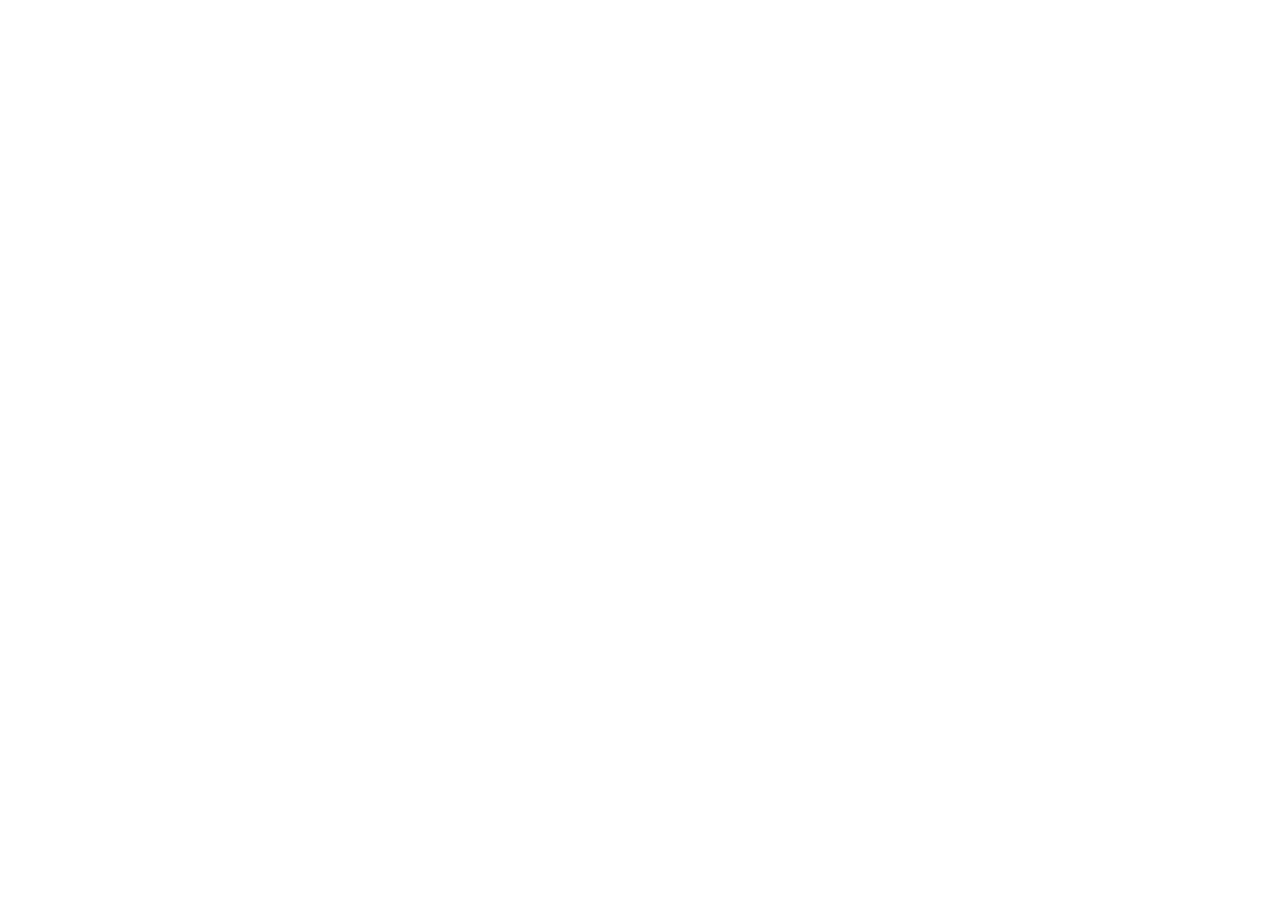
==== commit 71e4e2a0: "Redirect legacy website pages to isleofglass.app" ====
--- a/index.html
+++ b/index.html
@@ -9,6 +9,8 @@
       name="description"
       content="A free sea-glass logic puzzle game for iPhone. Explore 1,000 original puzzles across 25 shores. No ads, subscriptions or paid hints. Available in the United States."
     />
+    <link rel="canonical" href="https://isleofglass.app/" />
+    <meta http-equiv="refresh" content="0; url=https://isleofglass.app/" />
     <link rel="icon" href="assets/icon.png" />
     <link rel="stylesheet" href="style.css" />
     <script src="site.js" defer></script>
@@ -27,6 +29,9 @@
       </nav>
     </header>
     <main id="main">
+      <div class="notice wrap">
+        <p>Our game website has moved. <a href="https://isleofglass.app/">Continue to isleofglass.app</a>. If you stay here, the page below remains available.</p>
+      </div>
       <section class="hero wrap">
         <div class="hero-copy">
           <p class="eyebrow">An independent puzzle game · Now on iPhone</p>
